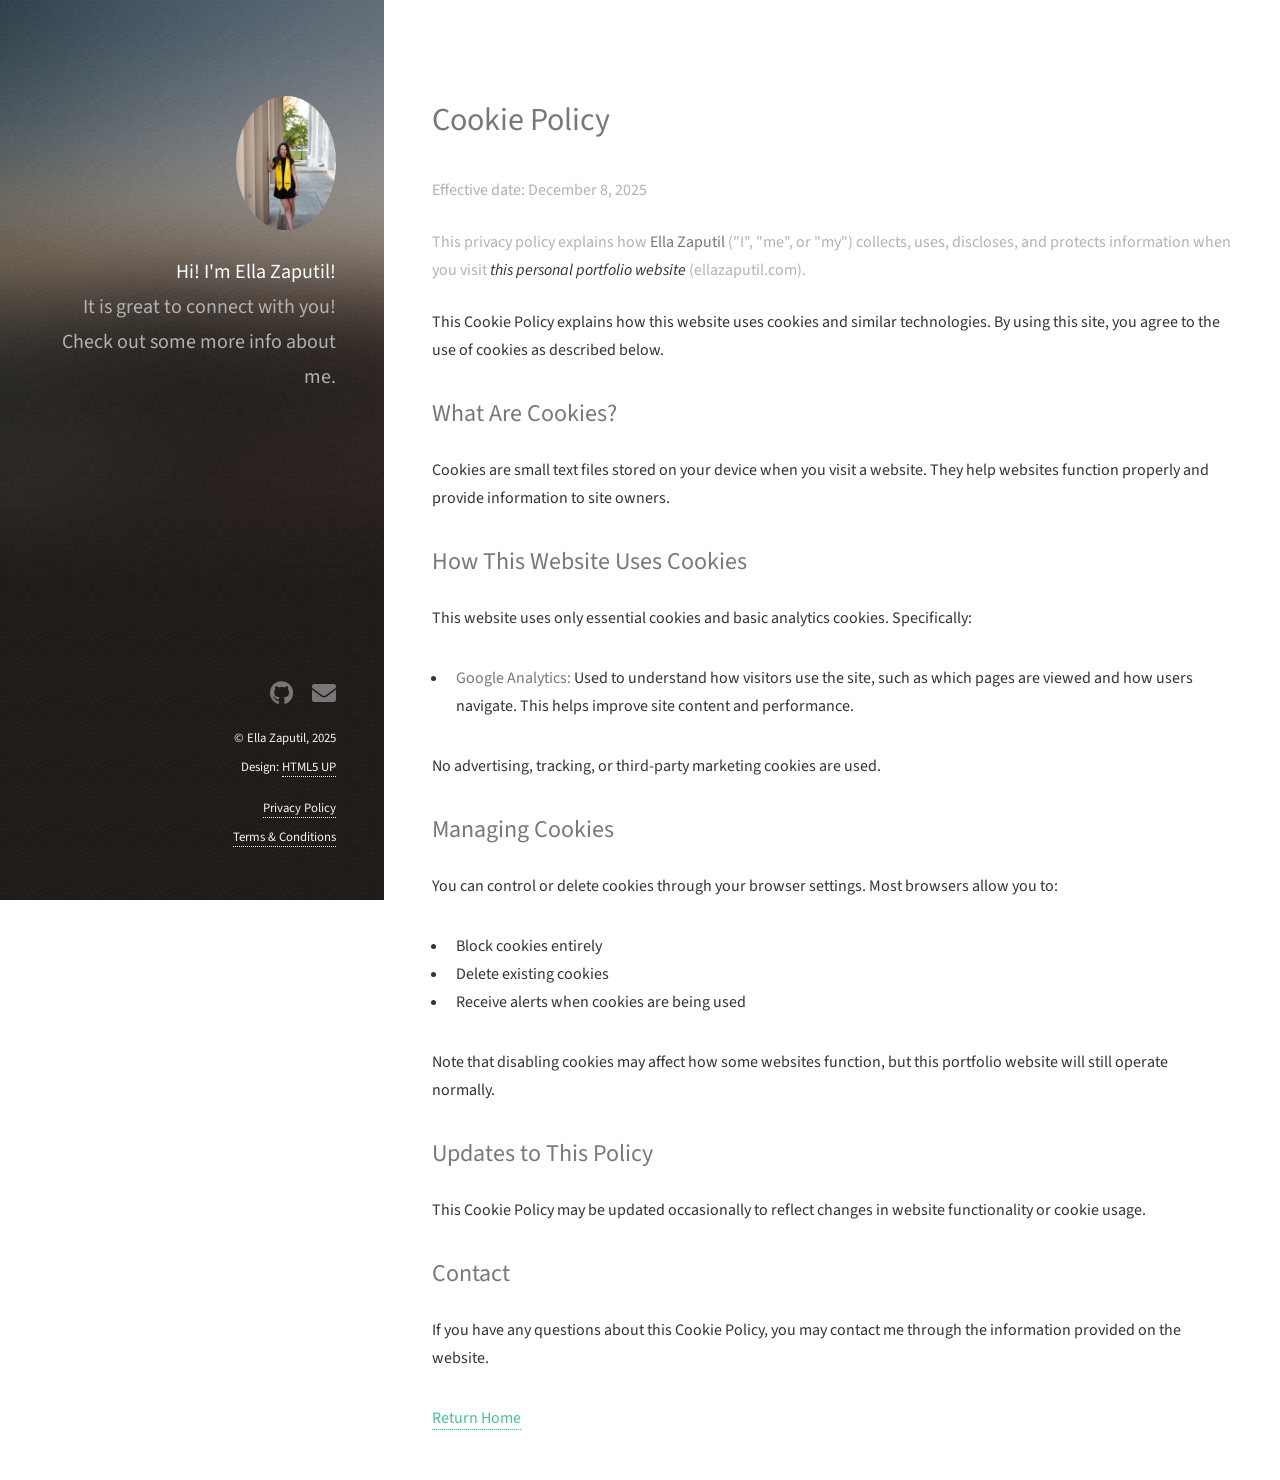
==== cookie-policy.html @ 55ccad16 "Added terms & conditions, cookies, social links" ====
<!DOCTYPE HTML>
<!--
	Strata by HTML5 UP
	html5up.net | @ajlkn
	Free for personal and commercial use under the CCA 3.0 license (html5up.net/license)
-->
<html>
	<head>
		<title>Ella Zaputil Portfolio</title>
		<meta charset="utf-8" />
		<meta name="viewport" content="width=device-width, initial-scale=1, user-scalable=no" />
		<link rel="stylesheet" href="assets/css/main.css" />

		<link rel="icon" type="image/png" sizes="32x32" href="./favicon-32x32.png">
  		<link rel="icon" type="image/png" sizes="16x16" href="./favicon-16x16.png">
  		<link rel="apple-touch-icon" sizes="180x180" href="./apple-touch-icon.png">
  		<link rel="icon" type="image/png" sizes="192x192" href="./android-chrome-192x192.png"> 
  		<link rel="icon" type="image/png" sizes="512x512" href="./android-chrome-512x512.png">  

		<meta name="description" content="Ella Zaputil's personal portfolio webpage showcasing experiences, projects, and skills.">
				
		<!-- Open Graph meta tags -->
		<meta property="og:type" content="website">
		<meta property="og:title" content="Ella Zaputil Portfolio">
		<meta property="og:description" content="Ella Zaputil's personal portfolio webpage showcasing experiences, projects, and skills.">
		<meta property="og:image" content="https://ellazaputil.com/social-media.png">
		<meta property="og:url" content="https://ellazaputil.com">

	</head>
	<body class="is-preload">

		<!-- Header -->
			<header id="header">
				<div class="inner">
					<a href="#" class="image avatar"><img src="images/Ella_Zaputil.jpg" alt="Photo of graduate" /></a>
					<h1><strong>Hi! I'm Ella Zaputil!</strong> 
					<p> It is great to connect with you!
					Check out some more info about me.</p></h1>
				</div>
			</header>

		<!-- Main -->
			<div id="main">

				<header>
    <h1>Cookie Policy</h1>
    <p class="lead">Effective date: December 8, 2025</p>
    <p class="lead">This privacy policy explains how <strong>Ella Zaputil</strong> ("I", "me", or "my") collects, uses, discloses, and protects information when you visit <em>this personal portfolio website</em> (ellazaputil.com).</p>
  </header>

  <p>This Cookie Policy explains how this website uses cookies and similar technologies. By using this site, you agree to the use of cookies as described below.</p>

    <h2>What Are Cookies?</h2>
    <p>Cookies are small text files stored on your device when you visit a website. They help websites function properly and provide information to site owners.</p>

    <h2>How This Website Uses Cookies</h2>
    <p>This website uses only essential cookies and basic analytics cookies. Specifically:</p>
    <ul>
        <li><strong>Google Analytics:</strong> Used to understand how visitors use the site, such as which pages are viewed and how users navigate. This helps improve site content and performance.</li>
    </ul>
    <p>No advertising, tracking, or third-party marketing cookies are used.</p>

    <h2>Managing Cookies</h2>
    <p>You can control or delete cookies through your browser settings. Most browsers allow you to:</p>
    <ul>
        <li>Block cookies entirely</li>
        <li>Delete existing cookies</li>
        <li>Receive alerts when cookies are being used</li>
    </ul>
    <p>Note that disabling cookies may affect how some websites function, but this portfolio website will still operate normally.</p>

    <h2>Updates to This Policy</h2>
    <p>This Cookie Policy may be updated occasionally to reflect changes in website functionality or cookie usage.</p>

    <h2>Contact</h2>
    <p>If you have any questions about this Cookie Policy, you may contact me through the information provided on the website.</p>

    	<a href="index.html">Return Home</a>

  <footer id="footer">
				<div class="inner">
					<ul class="icons">
						<li><a href="#" class="icon brands fa-github"><span class="label">Github</span></a></li>
						<li><a href="#" class="icon solid fa-envelope"><span class="label">Email</span></a></li>
					</ul>
					<ul class="copyright">
						<li>&copy; Ella Zaputil, 2025</li>
						<li>Design: <a href="http://html5up.net">HTML5 UP</a></li>
					</ul>
					<ul class="copyright">
						<li><a href="privacy.html">Privacy Policy</a></li>
						<li><a href="terms.html">Terms &amp; Conditions</a></li>
					</ul>
				</footer>

			</div>
					
		<!-- Google tag (gtag.js) -->
		<script async src="https://www.googletagmanager.com/gtag/js?id=G-RQWKDKJL1V"></script>
		<script>
  		window.dataLayer = window.dataLayer || [];
  		function gtag(){dataLayer.push(arguments);}
  		gtag('js', new Date());

  		gtag('config', 'G-RQWKDKJL1V');
		</script>
		
		<!-- Scripts -->
			<script src="assets/js/jquery.min.js"></script>
			<script src="assets/js/jquery.poptrox.min.js"></script>
			<script src="assets/js/browser.min.js"></script>
			<script src="assets/js/breakpoints.min.js"></script>
			<script src="assets/js/util.js"></script>
			<script src="assets/js/main.js"></script>

	</body>
</html>
---- assets/css/main.css ----
@import url("fontawesome-all.min.css");
@import url("https://fonts.googleapis.com/css?family=Source+Sans+Pro:400,400italic");

/*
	Strata by HTML5 UP
	html5up.net | @ajlkn
	Free for personal and commercial use under the CCA 3.0 license (html5up.net/license)
*/

html, body, div, span, applet, object,
iframe, h1, h2, h3, h4, h5, h6, p, blockquote,
pre, a, abbr, acronym, address, big, cite,
code, del, dfn, em, img, ins, kbd, q, s, samp,
small, strike, strong, sub, sup, tt, var, b,
u, i, center, dl, dt, dd, ol, ul, li, fieldset,
form, label, legend, table, caption, tbody,
tfoot, thead, tr, th, td, article, aside,
canvas, details, embed, figure, figcaption,
footer, header, hgroup, menu, nav, output, ruby,
section, summary, time, mark, audio, video {
	margin: 0;
	padding: 0;
	border: 0;
	font-size: 100%;
	font: inherit;
	color: #333333;
	vertical-align: baseline;}

article, aside, details, figcaption, figure,
footer, header, hgroup, menu, nav, section {
	display: block;}

body {
	line-height: 1;
	color: #333333;
}

ol, ul {
	list-style: none;
}

blockquote, q {
	quotes: none;
}

	blockquote:before, blockquote:after, q:before, q:after {
		content: '';
		content: none;
	}

table {
	border-collapse: collapse;
	border-spacing: 0;
}

body {
	-webkit-text-size-adjust: none;
}

mark {
	background-color: transparent;
	color: inherit;
}

input::-moz-focus-inner {
	border: 0;
	padding: 0;
}

input, select, textarea {
	-moz-appearance: none;
	-webkit-appearance: none;
	-ms-appearance: none;
	appearance: none;
}

/* Basic */

	html {
		box-sizing: border-box;
	}

	*, *:before, *:after {
		box-sizing: inherit;
	}

	body {
		background: #fff;
	}

		body.is-preload *, body.is-preload *:before, body.is-preload *:after {
			-moz-animation: none !important;
			-webkit-animation: none !important;
			-ms-animation: none !important;
			animation: none !important;
			-moz-transition: none !important;
			-webkit-transition: none !important;
			-ms-transition: none !important;
			transition: none !important;
		}

	body, input, select, textarea {
		color: #a2a2a2;
		font-family: "Source Sans Pro", Helvetica, sans-serif;
		font-size: 16pt;
		font-weight: 400;
		line-height: 1.75em;
	}

	a {
		-moz-transition: color 0.2s ease-in-out, border-color 0.2s ease-in-out;
		-webkit-transition: color 0.2s ease-in-out, border-color 0.2s ease-in-out;
		-ms-transition: color 0.2s ease-in-out, border-color 0.2s ease-in-out;
		transition: color 0.2s ease-in-out, border-color 0.2s ease-in-out;
		border-bottom: dotted 1px;
		color: #49bf9d;
		text-decoration: none;
	}

		a:hover {
			border-bottom-color: transparent;
			color: #49bf9d !important;
			text-decoration: none;
		}

	strong, b {
		color: #787878;
		font-weight: 400;
	}

	em, i {
		font-style: italic;
	}

	p {
		margin: 0 0 2em 0;
	}

	h1, h2, h3, h4, h5, h6 {
		color: #787878;
		font-weight: 400;
		line-height: 1em;
		margin: 0 0 1em 0;
	}

		h1 a, h2 a, h3 a, h4 a, h5 a, h6 a {
			color: inherit;
			text-decoration: none;
		}

	h1 {
		font-size: 2em;
		line-height: 1.5em;
	}

	h2 {
		font-size: 1.5em;
		line-height: 1.5em;
	}

	h3 {
		font-size: 1.25em;
		line-height: 1.5em;
	}

	h4 {
		font-size: 1.1em;
		line-height: 1.5em;
	}

	h5 {
		font-size: 0.9em;
		line-height: 1.5em;
	}

	h6 {
		font-size: 0.7em;
		line-height: 1.5em;
	}

	sub {
		font-size: 0.8em;
		position: relative;
		top: 0.5em;
	}

	sup {
		font-size: 0.8em;
		position: relative;
		top: -0.5em;
	}

	hr {
		border: 0;
		border-bottom: solid 2px #efefef;
		margin: 2em 0;
	}

		hr.major {
			margin: 3em 0;
		}

	blockquote {
		border-left: solid 6px #efefef;
		font-style: italic;
		margin: 0 0 2em 0;
		padding: 0.5em 0 0.5em 1.5em;
	}

	code {
		background: #f7f7f7;
		border-radius: 0.35em;
		border: solid 2px #efefef;
		font-family: "Courier New", monospace;
		font-size: 0.9em;
		margin: 0 0.25em;
		padding: 0.25em 0.65em;
	}

	pre {
		-webkit-overflow-scrolling: touch;
		font-family: "Courier New", monospace;
		font-size: 0.9em;
		margin: 0 0 2em 0;
	}

		pre code {
			display: block;
			line-height: 1.75em;
			padding: 1em 1.5em;
			overflow-x: auto;
		}

	.align-left {
		text-align: left;
	}

	.align-center {
		text-align: center;
	}

	.align-right {
		text-align: right;
	}

/* Container */

	.container {
		margin: 0 auto;
		max-width: calc(100% - 4em);
		width: 100%;
	}

		.container.xsmall {
			width: 25%;
		}

		.container.small {
			width: 50%;
		}

		.container.medium {
			width: 75%;
		}

		.container.large {
			width: 125%;
		}

		.container.xlarge {
			width: 150%;
		}

		.container.max {
			width: 100%;
		}

		@media screen and (max-width: 980px) {

			.container {
				width: 100% !important;
				max-width: 100% !important;
			}

		}

		@media screen and (max-width: 480px) {

			.container {
				max-width: calc(100% - 3em);
			}

		}

/* Row */

	.row {
		display: flex;
		flex-wrap: wrap;
		box-sizing: border-box;
		align-items: stretch;
	}

		.row > * {
			box-sizing: border-box;
		}

		.row.gtr-uniform > * > :last-child {
			margin-bottom: 0;
		}

		.row.aln-left {
			justify-content: flex-start;
		}

		.row.aln-center {
			justify-content: center;
		}

		.row.aln-right {
			justify-content: flex-end;
		}

		.row.aln-top {
			align-items: flex-start;
		}

		.row.aln-middle {
			align-items: center;
		}

		.row.aln-bottom {
			align-items: flex-end;
		}

		.row > .imp {
			order: -1;
		}

		.row > .col-1 {
			width: 8.33333%;
		}

		.row > .off-1 {
			margin-left: 8.33333%;
		}

		.row > .col-2 {
			width: 16.66667%;
		}

		.row > .off-2 {
			margin-left: 16.66667%;
		}

		.row > .col-3 {
			width: 25%;
		}

		.row > .off-3 {
			margin-left: 25%;
		}

		.row > .col-4 {
			width: 33.33333%;
		}

		.row > .off-4 {
			margin-left: 33.33333%;
		}

		.row > .col-5 {
			width: 41.66667%;
		}

		.row > .off-5 {
			margin-left: 41.66667%;
		}

		.row > .col-6 {
			width: 50%;
		}

		.row > .off-6 {
			margin-left: 50%;
		}

		.row > .col-7 {
			width: 58.33333%;
		}

		.row > .off-7 {
			margin-left: 58.33333%;
		}

		.row > .col-8 {
			width: 66.66667%;
		}

		.row > .off-8 {
			margin-left: 66.66667%;
		}

		.row > .col-9 {
			width: 75%;
		}

		.row > .off-9 {
			margin-left: 75%;
		}

		.row > .col-10 {
			width: 83.33333%;
		}

		.row > .off-10 {
			margin-left: 83.33333%;
		}

		.row > .col-11 {
			width: 91.66667%;
		}

		.row > .off-11 {
			margin-left: 91.66667%;
		}

		.row > .col-12 {
			width: 100%;
		}

		.row > .off-12 {
			margin-left: 100%;
		}

		.row.gtr-0 {
			margin-top: 0;
			margin-left: 0em;
		}

			.row.gtr-0 > * {
				padding: 0 0 0 0em;
			}

			.row.gtr-0.gtr-uniform {
				margin-top: 0em;
			}

				.row.gtr-0.gtr-uniform > * {
					padding-top: 0em;
				}

		.row.gtr-25 {
			margin-top: 0;
			margin-left: -0.625em;
		}

			.row.gtr-25 > * {
				padding: 0 0 0 0.625em;
			}

			.row.gtr-25.gtr-uniform {
				margin-top: -0.625em;
			}

				.row.gtr-25.gtr-uniform > * {
					padding-top: 0.625em;
				}

		.row.gtr-50 {
			margin-top: 0;
			margin-left: -1.25em;
		}

			.row.gtr-50 > * {
				padding: 0 0 0 1.25em;
			}

			.row.gtr-50.gtr-uniform {
				margin-top: -1.25em;
			}

				.row.gtr-50.gtr-uniform > * {
					padding-top: 1.25em;
				}

		.row {
			margin-top: 0;
			margin-left: -2.5em;
		}

			.row > * {
				padding: 0 0 0 2.5em;
			}

			.row.gtr-uniform {
				margin-top: -2.5em;
			}

				.row.gtr-uniform > * {
					padding-top: 2.5em;
				}

		.row.gtr-150 {
			margin-top: 0;
			margin-left: -3.75em;
		}

			.row.gtr-150 > * {
				padding: 0 0 0 3.75em;
			}

			.row.gtr-150.gtr-uniform {
				margin-top: -3.75em;
			}

				.row.gtr-150.gtr-uniform > * {
					padding-top: 3.75em;
				}

		.row.gtr-200 {
			margin-top: 0;
			margin-left: -5em;
		}

			.row.gtr-200 > * {
				padding: 0 0 0 5em;
			}

			.row.gtr-200.gtr-uniform {
				margin-top: -5em;
			}

				.row.gtr-200.gtr-uniform > * {
					padding-top: 5em;
				}

		@media screen and (max-width: 1800px) {

			.row {
				display: flex;
				flex-wrap: wrap;
				box-sizing: border-box;
				align-items: stretch;
			}

				.row > * {
					box-sizing: border-box;
				}

				.row.gtr-uniform > * > :last-child {
					margin-bottom: 0;
				}

				.row.aln-left {
					justify-content: flex-start;
				}

				.row.aln-center {
					justify-content: center;
				}

				.row.aln-right {
					justify-content: flex-end;
				}

				.row.aln-top {
					align-items: flex-start;
				}

				.row.aln-middle {
					align-items: center;
				}

				.row.aln-bottom {
					align-items: flex-end;
				}

				.row > .imp-xlarge {
					order: -1;
				}

				.row > .col-1-xlarge {
					width: 8.33333%;
				}

				.row > .off-1-xlarge {
					margin-left: 8.33333%;
				}

				.row > .col-2-xlarge {
					width: 16.66667%;
				}

				.row > .off-2-xlarge {
					margin-left: 16.66667%;
				}

				.row > .col-3-xlarge {
					width: 25%;
				}

				.row > .off-3-xlarge {
					margin-left: 25%;
				}

				.row > .col-4-xlarge {
					width: 33.33333%;
				}

				.row > .off-4-xlarge {
					margin-left: 33.33333%;
				}

				.row > .col-5-xlarge {
					width: 41.66667%;
				}

				.row > .off-5-xlarge {
					margin-left: 41.66667%;
				}

				.row > .col-6-xlarge {
					width: 50%;
				}

				.row > .off-6-xlarge {
					margin-left: 50%;
				}

				.row > .col-7-xlarge {
					width: 58.33333%;
				}

				.row > .off-7-xlarge {
					margin-left: 58.33333%;
				}

				.row > .col-8-xlarge {
					width: 66.66667%;
				}

				.row > .off-8-xlarge {
					margin-left: 66.66667%;
				}

				.row > .col-9-xlarge {
					width: 75%;
				}

				.row > .off-9-xlarge {
					margin-left: 75%;
				}

				.row > .col-10-xlarge {
					width: 83.33333%;
				}

				.row > .off-10-xlarge {
					margin-left: 83.33333%;
				}

				.row > .col-11-xlarge {
					width: 91.66667%;
				}

				.row > .off-11-xlarge {
					margin-left: 91.66667%;
				}

				.row > .col-12-xlarge {
					width: 100%;
				}

				.row > .off-12-xlarge {
					margin-left: 100%;
				}

				.row.gtr-0 {
					margin-top: 0;
					margin-left: 0em;
				}

					.row.gtr-0 > * {
						padding: 0 0 0 0em;
					}

					.row.gtr-0.gtr-uniform {
						margin-top: 0em;
					}

						.row.gtr-0.gtr-uniform > * {
							padding-top: 0em;
						}

				.row.gtr-25 {
					margin-top: 0;
					margin-left: -0.625em;
				}

					.row.gtr-25 > * {
						padding: 0 0 0 0.625em;
					}

					.row.gtr-25.gtr-uniform {
						margin-top: -0.625em;
					}

						.row.gtr-25.gtr-uniform > * {
							padding-top: 0.625em;
						}

				.row.gtr-50 {
					margin-top: 0;
					margin-left: -1.25em;
				}

					.row.gtr-50 > * {
						padding: 0 0 0 1.25em;
					}

					.row.gtr-50.gtr-uniform {
						margin-top: -1.25em;
					}

						.row.gtr-50.gtr-uniform > * {
							padding-top: 1.25em;
						}

				.row {
					margin-top: 0;
					margin-left: -2.5em;
				}

					.row > * {
						padding: 0 0 0 2.5em;
					}

					.row.gtr-uniform {
						margin-top: -2.5em;
					}

						.row.gtr-uniform > * {
							padding-top: 2.5em;
						}

				.row.gtr-150 {
					margin-top: 0;
					margin-left: -3.75em;
				}

					.row.gtr-150 > * {
						padding: 0 0 0 3.75em;
					}

					.row.gtr-150.gtr-uniform {
						margin-top: -3.75em;
					}

						.row.gtr-150.gtr-uniform > * {
							padding-top: 3.75em;
						}

				.row.gtr-200 {
					margin-top: 0;
					margin-left: -5em;
				}

					.row.gtr-200 > * {
						padding: 0 0 0 5em;
					}

					.row.gtr-200.gtr-uniform {
						margin-top: -5em;
					}

						.row.gtr-200.gtr-uniform > * {
							padding-top: 5em;
						}

		}

		@media screen and (max-width: 1280px) {

			.row {
				display: flex;
				flex-wrap: wrap;
				box-sizing: border-box;
				align-items: stretch;
			}

				.row > * {
					box-sizing: border-box;
				}

				.row.gtr-uniform > * > :last-child {
					margin-bottom: 0;
				}

				.row.aln-left {
					justify-content: flex-start;
				}

				.row.aln-center {
					justify-content: center;
				}

				.row.aln-right {
					justify-content: flex-end;
				}

				.row.aln-top {
					align-items: flex-start;
				}

				.row.aln-middle {
					align-items: center;
				}

				.row.aln-bottom {
					align-items: flex-end;
				}

				.row > .imp-large {
					order: -1;
				}

				.row > .col-1-large {
					width: 8.33333%;
				}

				.row > .off-1-large {
					margin-left: 8.33333%;
				}

				.row > .col-2-large {
					width: 16.66667%;
				}

				.row > .off-2-large {
					margin-left: 16.66667%;
				}

				.row > .col-3-large {
					width: 25%;
				}

				.row > .off-3-large {
					margin-left: 25%;
				}

				.row > .col-4-large {
					width: 33.33333%;
				}

				.row > .off-4-large {
					margin-left: 33.33333%;
				}

				.row > .col-5-large {
					width: 41.66667%;
				}

				.row > .off-5-large {
					margin-left: 41.66667%;
				}

				.row > .col-6-large {
					width: 50%;
				}

				.row > .off-6-large {
					margin-left: 50%;
				}

				.row > .col-7-large {
					width: 58.33333%;
				}

				.row > .off-7-large {
					margin-left: 58.33333%;
				}

				.row > .col-8-large {
					width: 66.66667%;
				}

				.row > .off-8-large {
					margin-left: 66.66667%;
				}

				.row > .col-9-large {
					width: 75%;
				}

				.row > .off-9-large {
					margin-left: 75%;
				}

				.row > .col-10-large {
					width: 83.33333%;
				}

				.row > .off-10-large {
					margin-left: 83.33333%;
				}

				.row > .col-11-large {
					width: 91.66667%;
				}

				.row > .off-11-large {
					margin-left: 91.66667%;
				}

				.row > .col-12-large {
					width: 100%;
				}

				.row > .off-12-large {
					margin-left: 100%;
				}

				.row.gtr-0 {
					margin-top: 0;
					margin-left: 0em;
				}

					.row.gtr-0 > * {
						padding: 0 0 0 0em;
					}

					.row.gtr-0.gtr-uniform {
						margin-top: 0em;
					}

						.row.gtr-0.gtr-uniform > * {
							padding-top: 0em;
						}

				.row.gtr-25 {
					margin-top: 0;
					margin-left: -0.5em;
				}

					.row.gtr-25 > * {
						padding: 0 0 0 0.5em;
					}

					.row.gtr-25.gtr-uniform {
						margin-top: -0.5em;
					}

						.row.gtr-25.gtr-uniform > * {
							padding-top: 0.5em;
						}

				.row.gtr-50 {
					margin-top: 0;
					margin-left: -1em;
				}

					.row.gtr-50 > * {
						padding: 0 0 0 1em;
					}

					.row.gtr-50.gtr-uniform {
						margin-top: -1em;
					}

						.row.gtr-50.gtr-uniform > * {
							padding-top: 1em;
						}

				.row {
					margin-top: 0;
					margin-left: -2em;
				}

					.row > * {
						padding: 0 0 0 2em;
					}

					.row.gtr-uniform {
						margin-top: -2em;
					}

						.row.gtr-uniform > * {
							padding-top: 2em;
						}

				.row.gtr-150 {
					margin-top: 0;
					margin-left: -3em;
				}

					.row.gtr-150 > * {
						padding: 0 0 0 3em;
					}

					.row.gtr-150.gtr-uniform {
						margin-top: -3em;
					}

						.row.gtr-150.gtr-uniform > * {
							padding-top: 3em;
						}

				.row.gtr-200 {
					margin-top: 0;
					margin-left: -4em;
				}

					.row.gtr-200 > * {
						padding: 0 0 0 4em;
					}

					.row.gtr-200.gtr-uniform {
						margin-top: -4em;
					}

						.row.gtr-200.gtr-uniform > * {
							padding-top: 4em;
						}

		}

		@media screen and (max-width: 980px) {

			.row {
				display: flex;
				flex-wrap: wrap;
				box-sizing: border-box;
				align-items: stretch;
			}

				.row > * {
					box-sizing: border-box;
				}

				.row.gtr-uniform > * > :last-child {
					margin-bottom: 0;
				}

				.row.aln-left {
					justify-content: flex-start;
				}

				.row.aln-center {
					justify-content: center;
				}

				.row.aln-right {
					justify-content: flex-end;
				}

				.row.aln-top {
					align-items: flex-start;
				}

				.row.aln-middle {
					align-items: center;
				}

				.row.aln-bottom {
					align-items: flex-end;
				}

				.row > .imp-medium {
					order: -1;
				}

				.row > .col-1-medium {
					width: 8.33333%;
				}

				.row > .off-1-medium {
					margin-left: 8.33333%;
				}

				.row > .col-2-medium {
					width: 16.66667%;
				}

				.row > .off-2-medium {
					margin-left: 16.66667%;
				}

				.row > .col-3-medium {
					width: 25%;
				}

				.row > .off-3-medium {
					margin-left: 25%;
				}

				.row > .col-4-medium {
					width: 33.33333%;
				}

				.row > .off-4-medium {
					margin-left: 33.33333%;
				}

				.row > .col-5-medium {
					width: 41.66667%;
				}

				.row > .off-5-medium {
					margin-left: 41.66667%;
				}

				.row > .col-6-medium {
					width: 50%;
				}

				.row > .off-6-medium {
					margin-left: 50%;
				}

				.row > .col-7-medium {
					width: 58.33333%;
				}

				.row > .off-7-medium {
					margin-left: 58.33333%;
				}

				.row > .col-8-medium {
					width: 66.66667%;
				}

				.row > .off-8-medium {
					margin-left: 66.66667%;
				}

				.row > .col-9-medium {
					width: 75%;
				}

				.row > .off-9-medium {
					margin-left: 75%;
				}

				.row > .col-10-medium {
					width: 83.33333%;
				}

				.row > .off-10-medium {
					margin-left: 83.33333%;
				}

				.row > .col-11-medium {
					width: 91.66667%;
				}

				.row > .off-11-medium {
					margin-left: 91.66667%;
				}

				.row > .col-12-medium {
					width: 100%;
				}

				.row > .off-12-medium {
					margin-left: 100%;
				}

				.row.gtr-0 {
					margin-top: 0;
					margin-left: 0em;
				}

					.row.gtr-0 > * {
						padding: 0 0 0 0em;
					}

					.row.gtr-0.gtr-uniform {
						margin-top: 0em;
					}

						.row.gtr-0.gtr-uniform > * {
							padding-top: 0em;
						}

				.row.gtr-25 {
					margin-top: 0;
					margin-left: -0.5em;
				}

					.row.gtr-25 > * {
						padding: 0 0 0 0.5em;
					}

					.row.gtr-25.gtr-uniform {
						margin-top: -0.5em;
					}

						.row.gtr-25.gtr-uniform > * {
							padding-top: 0.5em;
						}

				.row.gtr-50 {
					margin-top: 0;
					margin-left: -1em;
				}

					.row.gtr-50 > * {
						padding: 0 0 0 1em;
					}

					.row.gtr-50.gtr-uniform {
						margin-top: -1em;
					}

						.row.gtr-50.gtr-uniform > * {
							padding-top: 1em;
						}

				.row {
					margin-top: 0;
					margin-left: -2em;
				}

					.row > * {
						padding: 0 0 0 2em;
					}

					.row.gtr-uniform {
						margin-top: -2em;
					}

						.row.gtr-uniform > * {
							padding-top: 2em;
						}

				.row.gtr-150 {
					margin-top: 0;
					margin-left: -3em;
				}

					.row.gtr-150 > * {
						padding: 0 0 0 3em;
					}

					.row.gtr-150.gtr-uniform {
						margin-top: -3em;
					}

						.row.gtr-150.gtr-uniform > * {
							padding-top: 3em;
						}

				.row.gtr-200 {
					margin-top: 0;
					margin-left: -4em;
				}

					.row.gtr-200 > * {
						padding: 0 0 0 4em;
					}

					.row.gtr-200.gtr-uniform {
						margin-top: -4em;
					}

						.row.gtr-200.gtr-uniform > * {
							padding-top: 4em;
						}

		}

		@media screen and (max-width: 736px) {

			.row {
				display: flex;
				flex-wrap: wrap;
				box-sizing: border-box;
				align-items: stretch;
			}

				.row > * {
					box-sizing: border-box;
				}

				.row.gtr-uniform > * > :last-child {
					margin-bottom: 0;
				}

				.row.aln-left {
					justify-content: flex-start;
				}

				.row.aln-center {
					justify-content: center;
				}

				.row.aln-right {
					justify-content: flex-end;
				}

				.row.aln-top {
					align-items: flex-start;
				}

				.row.aln-middle {
					align-items: center;
				}

				.row.aln-bottom {
					align-items: flex-end;
				}

				.row > .imp-small {
					order: -1;
				}

				.row > .col-1-small {
					width: 8.33333%;
				}

				.row > .off-1-small {
					margin-left: 8.33333%;
				}

				.row > .col-2-small {
					width: 16.66667%;
				}

				.row > .off-2-small {
					margin-left: 16.66667%;
				}

				.row > .col-3-small {
					width: 25%;
				}

				.row > .off-3-small {
					margin-left: 25%;
				}

				.row > .col-4-small {
					width: 33.33333%;
				}

				.row > .off-4-small {
					margin-left: 33.33333%;
				}

				.row > .col-5-small {
					width: 41.66667%;
				}

				.row > .off-5-small {
					margin-left: 41.66667%;
				}

				.row > .col-6-small {
					width: 50%;
				}

				.row > .off-6-small {
					margin-left: 50%;
				}

				.row > .col-7-small {
					width: 58.33333%;
				}

				.row > .off-7-small {
					margin-left: 58.33333%;
				}

				.row > .col-8-small {
					width: 66.66667%;
				}

				.row > .off-8-small {
					margin-left: 66.66667%;
				}

				.row > .col-9-small {
					width: 75%;
				}

				.row > .off-9-small {
					margin-left: 75%;
				}

				.row > .col-10-small {
					width: 83.33333%;
				}

				.row > .off-10-small {
					margin-left: 83.33333%;
				}

				.row > .col-11-small {
					width: 91.66667%;
				}

				.row > .off-11-small {
					margin-left: 91.66667%;
				}

				.row > .col-12-small {
					width: 100%;
				}

				.row > .off-12-small {
					margin-left: 100%;
				}

				.row.gtr-0 {
					margin-top: 0;
					margin-left: 0em;
				}

					.row.gtr-0 > * {
						padding: 0 0 0 0em;
					}

					.row.gtr-0.gtr-uniform {
						margin-top: 0em;
					}

						.row.gtr-0.gtr-uniform > * {
							padding-top: 0em;
						}

				.row.gtr-25 {
					margin-top: 0;
					margin-left: -0.375em;
				}

					.row.gtr-25 > * {
						padding: 0 0 0 0.375em;
					}

					.row.gtr-25.gtr-uniform {
						margin-top: -0.375em;
					}

						.row.gtr-25.gtr-uniform > * {
							padding-top: 0.375em;
						}

				.row.gtr-50 {
					margin-top: 0;
					margin-left: -0.75em;
				}

					.row.gtr-50 > * {
						padding: 0 0 0 0.75em;
					}

					.row.gtr-50.gtr-uniform {
						margin-top: -0.75em;
					}

						.row.gtr-50.gtr-uniform > * {
							padding-top: 0.75em;
						}

				.row {
					margin-top: 0;
					margin-left: -1.5em;
				}

					.row > * {
						padding: 0 0 0 1.5em;
					}

					.row.gtr-uniform {
						margin-top: -1.5em;
					}

						.row.gtr-uniform > * {
							padding-top: 1.5em;
						}

				.row.gtr-150 {
					margin-top: 0;
					margin-left: -2.25em;
				}

					.row.gtr-150 > * {
						padding: 0 0 0 2.25em;
					}

					.row.gtr-150.gtr-uniform {
						margin-top: -2.25em;
					}

						.row.gtr-150.gtr-uniform > * {
							padding-top: 2.25em;
						}

				.row.gtr-200 {
					margin-top: 0;
					margin-left: -3em;
				}

					.row.gtr-200 > * {
						padding: 0 0 0 3em;
					}

					.row.gtr-200.gtr-uniform {
						margin-top: -3em;
					}

						.row.gtr-200.gtr-uniform > * {
							padding-top: 3em;
						}

		}

		@media screen and (max-width: 480px) {

			.row {
				display: flex;
				flex-wrap: wrap;
				box-sizing: border-box;
				align-items: stretch;
			}

				.row > * {
					box-sizing: border-box;
				}

				.row.gtr-uniform > * > :last-child {
					margin-bottom: 0;
				}

				.row.aln-left {
					justify-content: flex-start;
				}

				.row.aln-center {
					justify-content: center;
				}

				.row.aln-right {
					justify-content: flex-end;
				}

				.row.aln-top {
					align-items: flex-start;
				}

				.row.aln-middle {
					align-items: center;
				}

				.row.aln-bottom {
					align-items: flex-end;
				}

				.row > .imp-xsmall {
					order: -1;
				}

				.row > .col-1-xsmall {
					width: 8.33333%;
				}

				.row > .off-1-xsmall {
					margin-left: 8.33333%;
				}

				.row > .col-2-xsmall {
					width: 16.66667%;
				}

				.row > .off-2-xsmall {
					margin-left: 16.66667%;
				}

				.row > .col-3-xsmall {
					width: 25%;
				}

				.row > .off-3-xsmall {
					margin-left: 25%;
				}

				.row > .col-4-xsmall {
					width: 33.33333%;
				}

				.row > .off-4-xsmall {
					margin-left: 33.33333%;
				}

				.row > .col-5-xsmall {
					width: 41.66667%;
				}

				.row > .off-5-xsmall {
					margin-left: 41.66667%;
				}

				.row > .col-6-xsmall {
					width: 50%;
				}

				.row > .off-6-xsmall {
					margin-left: 50%;
				}

				.row > .col-7-xsmall {
					width: 58.33333%;
				}

				.row > .off-7-xsmall {
					margin-left: 58.33333%;
				}

				.row > .col-8-xsmall {
					width: 66.66667%;
				}

				.row > .off-8-xsmall {
					margin-left: 66.66667%;
				}

				.row > .col-9-xsmall {
					width: 75%;
				}

				.row > .off-9-xsmall {
					margin-left: 75%;
				}

				.row > .col-10-xsmall {
					width: 83.33333%;
				}

				.row > .off-10-xsmall {
					margin-left: 83.33333%;
				}

				.row > .col-11-xsmall {
					width: 91.66667%;
				}

				.row > .off-11-xsmall {
					margin-left: 91.66667%;
				}

				.row > .col-12-xsmall {
					width: 100%;
				}

				.row > .off-12-xsmall {
					margin-left: 100%;
				}

				.row.gtr-0 {
					margin-top: 0;
					margin-left: 0em;
				}

					.row.gtr-0 > * {
						padding: 0 0 0 0em;
					}

					.row.gtr-0.gtr-uniform {
						margin-top: 0em;
					}

						.row.gtr-0.gtr-uniform > * {
							padding-top: 0em;
						}

				.row.gtr-25 {
					margin-top: 0;
					margin-left: -0.375em;
				}

					.row.gtr-25 > * {
						padding: 0 0 0 0.375em;
					}

					.row.gtr-25.gtr-uniform {
						margin-top: -0.375em;
					}

						.row.gtr-25.gtr-uniform > * {
							padding-top: 0.375em;
						}

				.row.gtr-50 {
					margin-top: 0;
					margin-left: -0.75em;
				}

					.row.gtr-50 > * {
						padding: 0 0 0 0.75em;
					}

					.row.gtr-50.gtr-uniform {
						margin-top: -0.75em;
					}

						.row.gtr-50.gtr-uniform > * {
							padding-top: 0.75em;
						}

				.row {
					margin-top: 0;
					margin-left: -1.5em;
				}

					.row > * {
						padding: 0 0 0 1.5em;
					}

					.row.gtr-uniform {
						margin-top: -1.5em;
					}

						.row.gtr-uniform > * {
							padding-top: 1.5em;
						}

				.row.gtr-150 {
					margin-top: 0;
					margin-left: -2.25em;
				}

					.row.gtr-150 > * {
						padding: 0 0 0 2.25em;
					}

					.row.gtr-150.gtr-uniform {
						margin-top: -2.25em;
					}

						.row.gtr-150.gtr-uniform > * {
							padding-top: 2.25em;
						}

				.row.gtr-200 {
					margin-top: 0;
					margin-left: -3em;
				}

					.row.gtr-200 > * {
						padding: 0 0 0 3em;
					}

					.row.gtr-200.gtr-uniform {
						margin-top: -3em;
					}

						.row.gtr-200.gtr-uniform > * {
							padding-top: 3em;
						}

		}

/* Section/Article */

	section.special, article.special {
		text-align: center;
	}

	header p {
		color: #b2b2b2;
		position: relative;
		margin: 0 0 1.5em 0;
	}

	header h2 + p {
		font-size: 1.25em;
		margin-top: -1em;
		line-height: 1.5em;
	}

	header h3 + p {
		font-size: 1.1em;
		margin-top: -0.8em;
		line-height: 1.5em;
		color: #333333;
	}

	header h4 + p,
	header h5 + p,
	header h6 + p {
		font-size: 0.9em;
		margin-top: -0.6em;
		line-height: 1.5em;
	}

	header.major h2 {
		font-size: 2em;
	}


/* Box */

	.box {
		border-radius: 0.35em;
		border: solid 2px #efefef;
		margin-bottom: 2em;
		padding: 1.5em;
	}

		.box > :last-child,
		.box > :last-child > :last-child,
		.box > :last-child > :last-child > :last-child {
			margin-bottom: 0;
		}

		.box.alt {
			border: 0;
			border-radius: 0;
			padding: 0;
		}

/* Icon */

	.icon {
		text-decoration: none;
		border-bottom: none;
		position: relative;
	}

		.icon:before {
			-moz-osx-font-smoothing: grayscale;
			-webkit-font-smoothing: antialiased;
			display: inline-block;
			font-style: normal;
			font-variant: normal;
			text-rendering: auto;
			line-height: 1;
			text-transform: none !important;
			font-family: 'Font Awesome 5 Free';
			font-weight: 400;
		}

		.icon > .label {
			display: none;
		}

		.icon:before {
			line-height: inherit;
		}

		.icon.solid:before {
			font-weight: 900;
		}

		.icon.brands:before {
			font-family: 'Font Awesome 5 Brands';
		}

/* Image */

	.image {
		border-radius: 0.35em;
		border: 0;
		display: inline-block;
		position: relative;
	}

		.image:before {
			-moz-transition: opacity 0.2s ease-in-out;
			-webkit-transition: opacity 0.2s ease-in-out;
			-ms-transition: opacity 0.2s ease-in-out;
			transition: opacity 0.2s ease-in-out;
			background: url("images/overlay.png");
			border-radius: 0.35em;
			content: '';
			display: block;
			height: 100%;
			left: 0;
			opacity: 0.5;
			position: absolute;
			top: 0;
			width: 100%;
		}

		.image.thumb {
			text-align: center;
		}

			.image.thumb:after {
				-moz-transition: opacity 0.2s ease-in-out;
				-webkit-transition: opacity 0.2s ease-in-out;
				-ms-transition: opacity 0.2s ease-in-out;
				transition: opacity 0.2s ease-in-out;
				border-radius: 0.35em;
				border: solid 3px rgba(255, 255, 255, 0.5);
				color: #fff;
				content: 'View';
				display: inline-block;
				font-size: 0.8em;
				font-weight: 400;
				left: 50%;
				line-height: 2.25em;
				margin: -1.25em 0 0 -3em;
				opacity: 0;
				padding: 0 1.5em;
				position: absolute;
				text-align: center;
				text-decoration: none;
				top: 50%;
				white-space: nowrap;
			}

			.image.thumb:hover:after {
				opacity: 1.0;
			}

			.image.thumb:hover:before {
				background: url("images/overlay.png"), url("images/overlay.png");
				opacity: 1.0;
			}

		.image img {
			border-radius: 0.35em;
			display: block;
		}

		.image.left {
			float: left;
			margin: 0 1.5em 1em 0;
			top: 0.25em;
		}

		.image.right {
			float: right;
			margin: 0 0 1em 1.5em;
			top: 0.25em;
		}

		.image.left, .image.right {
			max-width: 40%;
		}

			.image.left img, .image.right img {
				width: 100%;
			}

		.image.fit {
			display: block;
			margin: 0 0 2em 0;
			width: 100%;
		}

			.image.fit img {
				width: 100%;
			}

		.image.avatar {
			border-radius: 100%;
		}

			.image.avatar:before {
				display: none;
			}

			.image.avatar img {
				border-radius: 100%;
				width: 100%;
			}

/* List */

	ol {
		list-style: decimal;
		margin: 0 0 2em 0;
		padding-left: 1.25em;
	}

		ol li {
			padding-left: 0.25em;
		}

	ul {
		list-style: disc;
		margin: 0 0 2em 0;
		padding-left: 1em;
	}

		ul li {
			padding-left: 0.5em;
		}

		ul.alt {
			list-style: none;
			padding-left: 0;
		}

			ul.alt li {
				border-top: solid 2px #efefef;
				padding: 0.5em 0;
			}

				ul.alt li:first-child {
					border-top: 0;
					padding-top: 0;
				}

	dl {
		margin: 0 0 2em 0;
	}

/* Icons */

	ul.icons {
		cursor: default;
		list-style: none;
		padding-left: 0;
	}

		ul.icons li {
			display: inline-block;
			padding: 0 1em 0 0;
		}

			ul.icons li:last-child {
				padding-right: 0;
			}

			ul.icons li .icon:before {
				font-size: 1.5em;
			}

/* Labeled Icons */

	ul.labeled-icons {
		list-style: none;
		padding: 0;
	}

		ul.labeled-icons li {
			line-height: 1.75em;
			margin: 1.5em 0 0 0;
			padding-left: 2.25em;
			position: relative;
		}

			ul.labeled-icons li:first-child {
				margin-top: 0;
			}

			ul.labeled-icons li a {
				color: inherit;
			}

			ul.labeled-icons li h3 {
				color: #b2b2b2;
				left: 0;
				position: absolute;
				text-align: center;
				top: 0;
				width: 1em;
			}

/* Actions */

	ul.actions {
		display: -moz-flex;
		display: -webkit-flex;
		display: -ms-flex;
		display: flex;
		cursor: default;
		list-style: none;
		margin-left: -1em;
		padding-left: 0;
	}

		ul.actions li {
			padding: 0 0 0 1em;
			vertical-align: middle;
		}

		ul.actions.special {
			-moz-justify-content: center;
			-webkit-justify-content: center;
			-ms-justify-content: center;
			justify-content: center;
			width: 100%;
			margin-left: 0;
		}

			ul.actions.special li:first-child {
				padding-left: 0;
			}

		ul.actions.stacked {
			-moz-flex-direction: column;
			-webkit-flex-direction: column;
			-ms-flex-direction: column;
			flex-direction: column;
			margin-left: 0;
		}

			ul.actions.stacked li {
				padding: 1.3em 0 0 0;
			}

				ul.actions.stacked li:first-child {
					padding-top: 0;
				}

		ul.actions.fit {
			width: calc(100% + 1em);
		}

			ul.actions.fit li {
				-moz-flex-grow: 1;
				-webkit-flex-grow: 1;
				-ms-flex-grow: 1;
				flex-grow: 1;
				-moz-flex-shrink: 1;
				-webkit-flex-shrink: 1;
				-ms-flex-shrink: 1;
				flex-shrink: 1;
				width: 100%;
			}

				ul.actions.fit li > * {
					width: 100%;
				}

			ul.actions.fit.stacked {
				width: 100%;
			}

		@media screen and (max-width: 480px) {

			ul.actions:not(.fixed) {
				-moz-flex-direction: column;
				-webkit-flex-direction: column;
				-ms-flex-direction: column;
				flex-direction: column;
				margin-left: 0;
				width: 100% !important;
			}

				ul.actions:not(.fixed) li {
					-moz-flex-grow: 1;
					-webkit-flex-grow: 1;
					-ms-flex-grow: 1;
					flex-grow: 1;
					-moz-flex-shrink: 1;
					-webkit-flex-shrink: 1;
					-ms-flex-shrink: 1;
					flex-shrink: 1;
					padding: 1em 0 0 0;
					text-align: center;
					width: 100%;
				}

					ul.actions:not(.fixed) li > * {
						width: 100%;
					}

					ul.actions:not(.fixed) li:first-child {
						padding-top: 0;
					}

					ul.actions:not(.fixed) li input[type="submit"],
					ul.actions:not(.fixed) li input[type="reset"],
					ul.actions:not(.fixed) li input[type="button"],
					ul.actions:not(.fixed) li button,
					ul.actions:not(.fixed) li .button {
						width: 100%;
					}

						ul.actions:not(.fixed) li input[type="submit"].icon:before,
						ul.actions:not(.fixed) li input[type="reset"].icon:before,
						ul.actions:not(.fixed) li input[type="button"].icon:before,
						ul.actions:not(.fixed) li button.icon:before,
						ul.actions:not(.fixed) li .button.icon:before {
							margin-left: -0.5em;
						}

		}

/* Table */

	.table-wrapper {
		-webkit-overflow-scrolling: touch;
		overflow-x: auto;
	}

	table {
		margin: 0 0 2em 0;
		width: 100%;
	}

		table tbody tr {
			border: solid 1px #efefef;
			border-left: 0;
			border-right: 0;
		}

			table tbody tr:nth-child(2n + 1) {
				background-color: #f7f7f7;
			}

		table td {
			padding: 0.75em 0.75em;
		}

		table th {
			color: #787878;
			font-size: 0.9em;
			font-weight: 400;
			padding: 0 0.75em 0.75em 0.75em;
			text-align: left;
		}

		table thead {
			border-bottom: solid 2px #efefef;
		}

		table tfoot {
			border-top: solid 2px #efefef;
		}

		table.alt {
			border-collapse: separate;
		}

			table.alt tbody tr td {
				border: solid 2px #efefef;
				border-left-width: 0;
				border-top-width: 0;
			}

				table.alt tbody tr td:first-child {
					border-left-width: 2px;
				}

			table.alt tbody tr:first-child td {
				border-top-width: 2px;
			}

			table.alt thead {
				border-bottom: 0;
			}

			table.alt tfoot {
				border-top: 0;
			}


/* Button Row */
			.button-row {
			display: flex;
  			gap: 12px;
  			flex-wrap: wrap; /* wraps nicely on mobile */
  			margin: 20px 0;
			}


/* Button */

	input[type="submit"],
	input[type="reset"],
	input[type="button"],
	.button {
		-moz-appearance: none;
		-webkit-appearance: none;
		-ms-appearance: none;
		appearance: none;
		-moz-transition: background-color 0.2s ease-in-out, color 0.2s ease-in-out, border-color 0.2s ease-in-out;
		-webkit-transition: background-color 0.2s ease-in-out, color 0.2s ease-in-out, border-color 0.2s ease-in-out;
		-ms-transition: background-color 0.2s ease-in-out, color 0.2s ease-in-out, border-color 0.2s ease-in-out;
		transition: background-color 0.2s ease-in-out, color 0.2s ease-in-out, border-color 0.2s ease-in-out;
		background-color: transparent;
		border-radius: 0.35em;
		border: solid 3px #efefef;
		color: #333333; !important;
		cursor: pointer;
		display: inline-block;
		font-weight: 400;
		height: 3.15em;
		height: calc(2.75em + 6px);
		line-height: 2.75em;
		min-width: 10em;
		padding: 0 1.5em;
		text-align: center;
		text-decoration: none;
		white-space: nowrap;
	}

		input[type="submit"]:hover,
		input[type="reset"]:hover,
		input[type="button"]:hover,
		.button:hover {
			border-color: #49bf9d;
			color: #49bf9d !important;
		}

		input[type="submit"]:active,
		input[type="reset"]:active,
		input[type="button"]:active,
		.button:active {
			background-color: rgba(73, 191, 157, 0.1);
			border-color: #49bf9d;
			color: #49bf9d !important;
		}

		input[type="submit"].icon,
		input[type="reset"].icon,
		input[type="button"].icon,
		.button.icon {
			padding-left: 1.35em;
		}

			input[type="submit"].icon:before,
			input[type="reset"].icon:before,
			input[type="button"].icon:before,
			.button.icon:before {
				margin-right: 0.5em;
			}

		input[type="submit"].fit,
		input[type="reset"].fit,
		input[type="button"].fit,
		.button.fit {
			min-width: 0;
			width: 100%;
		}

		input[type="submit"].small,
		input[type="reset"].small,
		input[type="button"].small,
		.button.small {
			font-size: 0.8em;
		}

		input[type="submit"].large,
		input[type="reset"].large,
		input[type="button"].large,
		.button.large {
			font-size: 1.35em;
		}

		input[type="submit"].primary,
		input[type="reset"].primary,
		input[type="button"].primary,
		.button.primary {
			background-color: #49bf9d;
			border-color: #49bf9d;
			color: #ffffff !important;
		}

			input[type="submit"].primary:hover,
			input[type="reset"].primary:hover,
			input[type="button"].primary:hover,
			.button.primary:hover {
				background-color: #5cc6a7;
				border-color: #5cc6a7;
			}

			input[type="submit"].primary:active,
			input[type="reset"].primary:active,
			input[type="button"].primary:active,
			.button.primary:active {
				background-color: #3eb08f;
				border-color: #3eb08f;
			}

		input[type="submit"].disabled, input[type="submit"]:disabled,
		input[type="reset"].disabled,
		input[type="reset"]:disabled,
		input[type="button"].disabled,
		input[type="button"]:disabled,
		.button.disabled,
		.button:disabled {
			background-color: #e7e7e7 !important;
			border-color: #e7e7e7 !important;
			color: #b2b2b2 !important;
			cursor: default;
		}

/* Work Item */

	.work-item {
		margin: 0 0 2em 0;
	}

		.work-item .image {
			margin: 0 0 1.5em 0;
		}

		.work-item h3 {
			font-size: 1em;
			margin: 0 0 0.5em 0;
			color: #333333;
		}

		.work-item p {
			font-size: 0.8em;
			line-height: 1.5em;
			margin: 0;
		}

/* Header */

	#header {
		display: -moz-flex;
		display: -webkit-flex;
		display: -ms-flex;
		display: flex;
		-moz-flex-direction: column;
		-webkit-flex-direction: column;
		-ms-flex-direction: column;
		flex-direction: column;
		-moz-align-items: -moz-flex-end;
		-webkit-align-items: -webkit-flex-end;
		-ms-align-items: -ms-flex-end;
		align-items: flex-end;
		-moz-justify-content: space-between;
		-webkit-justify-content: space-between;
		-ms-justify-content: space-between;
		justify-content: space-between;
		background-color: #1f1815;
		background-attachment: scroll,								scroll;
		background-image: url("images/overlay.png"), url("../../images/bg.jpg");
		background-position: top left,							top left;
		background-repeat: repeat,								no-repeat;
		background-size: auto,								150%;
		color: #333333;
		height: 100%;
		left: 0;
		padding: 8em 4em;
		position: fixed;
		text-align: right;
		top: 0;
		width: 35%;
	}

		#header > * {
			-moz-flex-shrink: 0;
			-webkit-flex-shrink: 0;
			-ms-flex-shrink: 0;
			flex-shrink: 0;
			width: 100%;
		}

		#header > .inner {
			-moz-flex-grow: 1;
			-webkit-flex-grow: 1;
			-ms-flex-grow: 1;
			flex-grow: 1;
			margin: 0 0 2em 0;
		}

		#header strong, #header b {
			color: #ffffff;
		}

		#header h2, #header h3, #header h4, #header h5, #header h6 {
			color: #ffffff;
		}

		#header h1 {
			color: rgba(255, 255, 255, 0.5);
			font-size: 1.35em;
			line-height: 1.75em;
			margin: 0;
		}

		#header .image.avatar {
			margin: 0 0 1em 0;
			width: 6.25em;
		}

/* Footer */

	#footer .icons {
		margin: 1em 0 0 0;
	}

		#footer .icons a {
			color: rgba(255, 255, 255, 0.4);
		}

	#footer .copyright {
		color: whitesmoke;
		font-size: 0.8em;
		list-style: none;
		margin: 1em 0 0 0;
		padding: 0;
		display: block !important;
	}

		#footer .copyright li {
			border-left: solid 1px rgba(255, 255, 255, 0.25);
			display: inline-block;
			line-height: 1em;
			margin-left: 0.75em;
			padding-left: 0.75em;
			color: whitesmoke
		}

			#footer .copyright li:first-child {
				border-left: 0;
				margin-left: 0;
				padding-left: 0;
				color: whitesmoke
			}

			#footer .copyright li a {
				color: inherit;
				color: whitesmoke
			}

/* Main */

	#main {
		margin-left: 35%;
		max-width: 54em;
		padding: 8em 4em 4em 4em;
		width: calc(100% - 35%);
	}

		#main > section {
			border-top: solid 2px #efefef;
			margin: 4em 0 0 0;
			padding: 4em 0 0 0;
		}

			#main > section:first-child {
				border-top: 0;
				margin-top: 0;
				padding-top: 0;
			}

/* Poptrox */

	@-moz-keyframes spin {
		0% {
			-moz-transform: rotate(0deg);
			-webkit-transform: rotate(0deg);
			-ms-transform: rotate(0deg);
			transform: rotate(0deg);
		}

		100% {
			-moz-transform: rotate(360deg);
			-webkit-transform: rotate(360deg);
			-ms-transform: rotate(360deg);
			transform: rotate(360deg);
		}
	}

	@-webkit-keyframes spin {
		0% {
			-moz-transform: rotate(0deg);
			-webkit-transform: rotate(0deg);
			-ms-transform: rotate(0deg);
			transform: rotate(0deg);
		}

		100% {
			-moz-transform: rotate(360deg);
			-webkit-transform: rotate(360deg);
			-ms-transform: rotate(360deg);
			transform: rotate(360deg);
		}
	}

	@-ms-keyframes spin {
		0% {
			-moz-transform: rotate(0deg);
			-webkit-transform: rotate(0deg);
			-ms-transform: rotate(0deg);
			transform: rotate(0deg);
		}

		100% {
			-moz-transform: rotate(360deg);
			-webkit-transform: rotate(360deg);
			-ms-transform: rotate(360deg);
			transform: rotate(360deg);
		}
	}

	@keyframes spin {
		0% {
			-moz-transform: rotate(0deg);
			-webkit-transform: rotate(0deg);
			-ms-transform: rotate(0deg);
			transform: rotate(0deg);
		}

		100% {
			-moz-transform: rotate(360deg);
			-webkit-transform: rotate(360deg);
			-ms-transform: rotate(360deg);
			transform: rotate(360deg);
		}
	}

	.poptrox-popup {
		-moz-box-sizing: content-box;
		-webkit-box-sizing: content-box;
		-ms-box-sizing: content-box;
		box-sizing: content-box;
		-webkit-tap-highlight-color: rgba(255, 255, 255, 0);
		background: #fff;
		border-radius: 0.35em;
		box-shadow: 0 0.1em 0.15em 0 rgba(0, 0, 0, 0.15);
		overflow: hidden;
		padding-bottom: 3em;
	}

		.poptrox-popup .loader {
			text-decoration: none;
			-moz-animation: spin 1s linear infinite;
			-webkit-animation: spin 1s linear infinite;
			-ms-animation: spin 1s linear infinite;
			animation: spin 1s linear infinite;
			font-size: 1.5em;
			height: 1em;
			left: 50%;
			line-height: 1em;
			margin: -0.5em 0 0 -0.5em;
			position: absolute;
			top: 50%;
			width: 1em;
		}

			.poptrox-popup .loader:before {
				-moz-osx-font-smoothing: grayscale;
				-webkit-font-smoothing: antialiased;
				display: inline-block;
				font-style: normal;
				font-variant: normal;
				text-rendering: auto;
				line-height: 1;
				text-transform: none !important;
				font-family: 'Font Awesome 5 Free';
				font-weight: 900;
			}

			.poptrox-popup .loader:before {
				content: '\f1ce';
			}

		.poptrox-popup .caption {
			background: #fff;
			bottom: 0;
			cursor: default;
			font-size: 0.9em;
			height: 3em;
			left: 0;
			line-height: 2.8em;
			position: absolute;
			text-align: center;
			width: 100%;
			z-index: 1;
		}

		.poptrox-popup .nav-next,
		.poptrox-popup .nav-previous {
			text-decoration: none;
			-moz-transition: opacity 0.2s ease-in-out;
			-webkit-transition: opacity 0.2s ease-in-out;
			-ms-transition: opacity 0.2s ease-in-out;
			transition: opacity 0.2s ease-in-out;
			-webkit-tap-highlight-color: rgba(255, 255, 255, 0);
			background: rgba(0, 0, 0, 0.01);
			cursor: pointer;
			height: 100%;
			opacity: 0;
			position: absolute;
			top: 0;
			width: 50%;
		}

			.poptrox-popup .nav-next:before,
			.poptrox-popup .nav-previous:before {
				-moz-osx-font-smoothing: grayscale;
				-webkit-font-smoothing: antialiased;
				display: inline-block;
				font-style: normal;
				font-variant: normal;
				text-rendering: auto;
				line-height: 1;
				text-transform: none !important;
				font-family: 'Font Awesome 5 Free';
				font-weight: 900;
			}

			.poptrox-popup .nav-next:before,
			.poptrox-popup .nav-previous:before {
				color: #fff;
				font-size: 2.5em;
				height: 1em;
				line-height: 1em;
				margin-top: -0.75em;
				position: absolute;
				text-align: center;
				top: 50%;
				width: 1.5em;
			}

		.poptrox-popup .nav-next {
			right: 0;
		}

			.poptrox-popup .nav-next:before {
				content: '\f105';
				right: 0;
			}

		.poptrox-popup .nav-previous {
			left: 0;
		}

			.poptrox-popup .nav-previous:before {
				content: '\f104';
				left: 0;
			}

		.poptrox-popup .closer {
			text-decoration: none;
			-moz-transition: opacity 0.2s ease-in-out;
			-webkit-transition: opacity 0.2s ease-in-out;
			-ms-transition: opacity 0.2s ease-in-out;
			transition: opacity 0.2s ease-in-out;
			-webkit-tap-highlight-color: rgba(255, 255, 255, 0);
			color: #fff;
			height: 4em;
			line-height: 4em;
			opacity: 0;
			position: absolute;
			right: 0;
			text-align: center;
			top: 0;
			width: 4em;
			z-index: 2;
		}

			.poptrox-popup .closer:before {
				-moz-osx-font-smoothing: grayscale;
				-webkit-font-smoothing: antialiased;
				display: inline-block;
				font-style: normal;
				font-variant: normal;
				text-rendering: auto;
				line-height: 1;
				text-transform: none !important;
				font-family: 'Font Awesome 5 Free';
				font-weight: 900;
			}

			.poptrox-popup .closer:before {
				-moz-box-sizing: content-box;
				-webkit-box-sizing: content-box;
				-ms-box-sizing: content-box;
				box-sizing: content-box;
				border-radius: 100%;
				border: solid 3px rgba(255, 255, 255, 0.5);
				content: '\f00d';
				display: block;
				font-size: 1em;
				height: 1.75em;
				left: 50%;
				line-height: 1.75em;
				margin: -0.875em 0 0 -0.875em;
				position: absolute;
				top: 50%;
				width: 1.75em;
			}

		.poptrox-popup:hover .nav-next,
		.poptrox-popup:hover .nav-previous {
			opacity: 0.5;
		}

			.poptrox-popup:hover .nav-next:hover,
			.poptrox-popup:hover .nav-previous:hover {
				opacity: 1.0;
			}

		.poptrox-popup:hover .closer {
			opacity: 0.5;
		}

			.poptrox-popup:hover .closer:hover {
				opacity: 1.0;
			}

/* Touch */

	body.is-touch .image.thumb:before {
		opacity: 0.5 !important;
	}

	body.is-touch .image.thumb:after {
		display: none !important;
	}

	body.is-touch #header {
		background-attachment: scroll;
		background-size: auto, cover;
	}

	body.is-touch .poptrox-popup .nav-next,
	body.is-touch .poptrox-popup .nav-previous,
	body.is-touch .poptrox-popup .closer {
		opacity: 1.0 !important;
	}

/* XLarge */

	@media screen and (max-width: 1800px) {

		/* Basic */

			body, input, select, textarea {
				font-size: 12pt;
			}

	}

/* Large */

	@media screen and (max-width: 1280px) {

		/* Header */

			#header {
				padding: 6em 3em 3em 3em;
				width: 30%;
			}

				#header h1 {
					font-size: 1.25em;
				}

					#header h1 br {
						display: none;
					}

				#header > .inner {
					margin-bottom: 0;
				}

		/* Footer */

			#footer .copyright li {
				border-left-width: 0;
				display: block;
				line-height: 2.25em;
				margin-left: 0;
				padding-left: 0;
			}

		/* Main */

			#main {
				margin-left: 30%;
				max-width: none;
				padding: 6em 3em 3em 3em;
				width: calc(100% - 30%);
			}

	}

/* Medium */

	@media screen and (max-width: 980px) {

		/* Basic */

			h1 br, h2 br, h3 br, h4 br, h5 br, h6 br {
				display: none;
			}

		/* List */

			ul.icons li .icon {
				font-size: 1.25em;
			}

		/* Header */

			#header {
				background-attachment: scroll;
				background-position: top left, center center;
				background-size: auto,		cover;
				left: auto;
				padding: 6em 4em;
				position: relative;
				text-align: center;
				top: auto;
				width: 100%;
				display: block;
			}

				#header h1 {
					font-size: 1.75em;
				}

					#header h1 br {
						display: inline;
					}

		/* Footer */

			#footer {
				background-attachment: scroll;
				background-color: #1f1815;
				background-image: url("images/overlay.png"), url("../../images/bg.jpg");
				background-position: top left,						bottom center;
				background-repeat: repeat,							no-repeat;
				background-size: auto,							cover;
				bottom: auto;
				left: auto;
				padding: 4em 4em 6em 4em;
				position: relative;
				text-align: center;
				width: 100%;
			}

				#footer .icons {
					margin: 0 0 1em 0;
				}

				#footer .copyright {
					margin: 0 0 1em 0;
				}

					#footer .copyright li {
						border-left-width: 1px;
						display: inline-block;
						line-height: 1em;
						margin-left: 0.75em;
						padding-left: 0.75em;
					}

		/* Main */

			#main {
				margin: 0;
				padding: 6em 4em;
				width: 100%;
			}

	}

/* Small */

	@media screen and (max-width: 736px) {

		/* Basic */

			h1 {
				font-size: 1.5em;
			}

			h2 {
				font-size: 1.2em;
			}

			h3 {
				font-size: 1em;
			}

		/* Section/Article */

			section.special, article.special {
				text-align: center;
			}

			header.major h2 {
				font-size: 1.35em;
			}

		/* List */

			ul.labeled-icons li {
				padding-left: 2em;
			}

				ul.labeled-icons li h3 {
					line-height: 1.75em;
				}

		/* Header */

			#header {
				padding: 2.25em 1.5em;
			}

				#header h1 {
					font-size: 1.35em;
				}

		/* Footer */

			#footer {
				padding: 2.25em 1.5em;
			}

		/* Main */

			#main {
				padding: 2.25em 1.5em 0.25em 1.5em;
			}

				#main > section {
					margin: 2.25em 0 0 0;
					padding: 2.25em 0 0 0;
				}

		/* Poptrox */

			.poptrox-popup {
				border-radius: 0;
			}

				.poptrox-popup .nav-next:before,
				.poptrox-popup .nav-previous:before {
					margin-top: -1em;
				}

	}

/* XSmall */

	@media screen and (max-width: 480px) {

		/* Header */

			#header {
				padding: 4.5em 1.5em;
			}

				#header h1 br {
					display: none;
				}

		/* Footer */

			#footer .copyright li {
				border-left-width: 0;
				display: block;
				line-height: 2.25em;
				margin-left: 0;
				padding-left: 0;
			}

	}
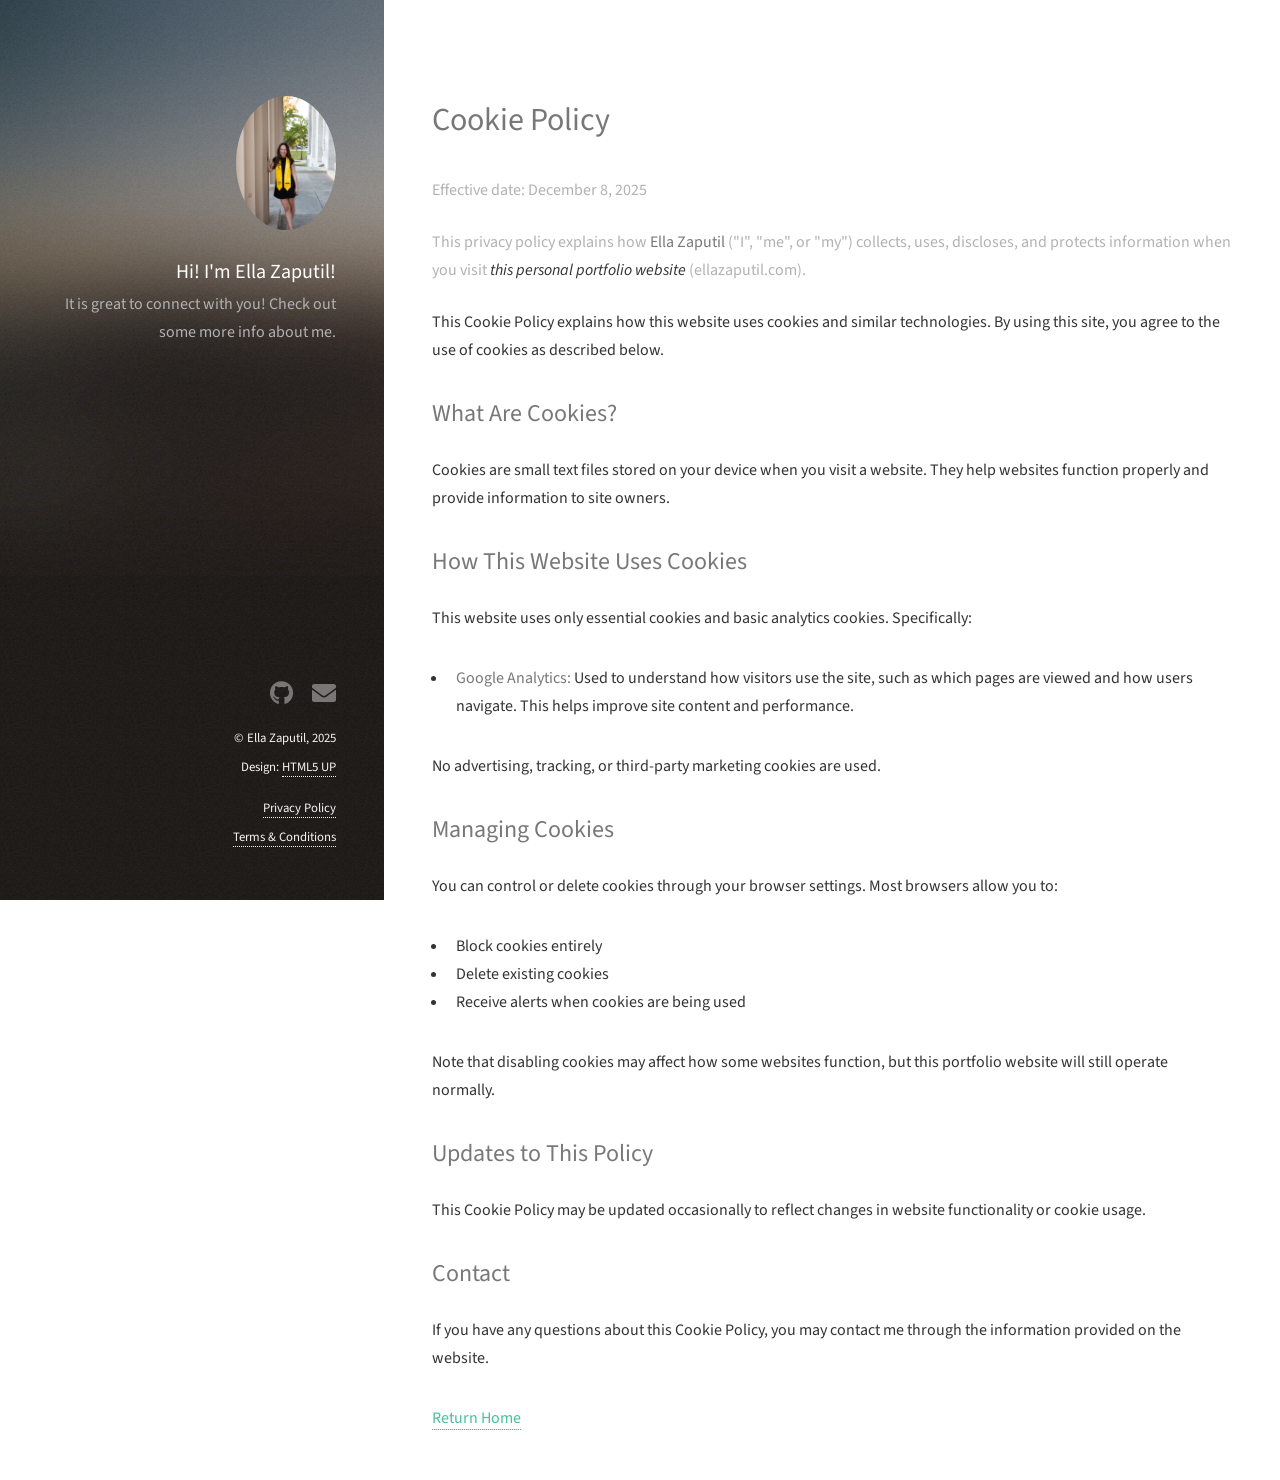
==== commit fada0151: "Minor code corrections" ====
--- a/cookie-policy.html
+++ b/cookie-policy.html
@@ -4,7 +4,7 @@
 	html5up.net | @ajlkn
 	Free for personal and commercial use under the CCA 3.0 license (html5up.net/license)
 -->
-<html>
+<html lang="en">
 	<head>
 		<title>Ella Zaputil Portfolio</title>
 		<meta charset="utf-8" />
@@ -33,9 +33,9 @@
 			<header id="header">
 				<div class="inner">
 					<a href="#" class="image avatar"><img src="images/Ella_Zaputil.jpg" alt="Photo of graduate" /></a>
-					<h1><strong>Hi! I'm Ella Zaputil!</strong> 
+					<h1><strong>Hi! I'm Ella Zaputil!</strong> </h1>
 					<p> It is great to connect with you!
-					Check out some more info about me.</p></h1>
+					Check out some more info about me.</p>
 				</div>
 			</header>
 
@@ -77,6 +77,8 @@
 
     	<a href="index.html">Return Home</a>
 
+	</div>
+
   <footer id="footer">
 				<div class="inner">
 					<ul class="icons">
@@ -91,9 +93,8 @@
 						<li><a href="privacy.html">Privacy Policy</a></li>
 						<li><a href="terms.html">Terms &amp; Conditions</a></li>
 					</ul>
+				</div>
 				</footer>
-
-			</div>
 					
 		<!-- Google tag (gtag.js) -->
 		<script async src="https://www.googletagmanager.com/gtag/js?id=G-RQWKDKJL1V"></script>
--- a/assets/css/main.css
+++ b/assets/css/main.css
@@ -1759,6 +1759,33 @@
 						}
 
 		}
+
+.project {
+  display: flex;
+  align-items: center;
+  gap: 2rem;
+  margin-bottom: 3rem;
+}
+
+.project-image img {
+  width: 100%;
+  max-width: 450px;
+  border-radius: 20px;
+}
+
+.project-content {
+  max-width: 500px;
+}
+
+.project-content h3 {
+  margin-top: 0;
+  font-size: 1.5rem;
+}
+
+.project-content p {
+  margin-bottom: 1rem;
+}
+
 
 /* Section/Article */
 
@@ -2277,7 +2304,7 @@
 		background-color: transparent;
 		border-radius: 0.35em;
 		border: solid 3px #efefef;
-		color: #333333; !important;
+		color: #333333 !important;
 		cursor: pointer;
 		display: inline-block;
 		font-weight: 400;
